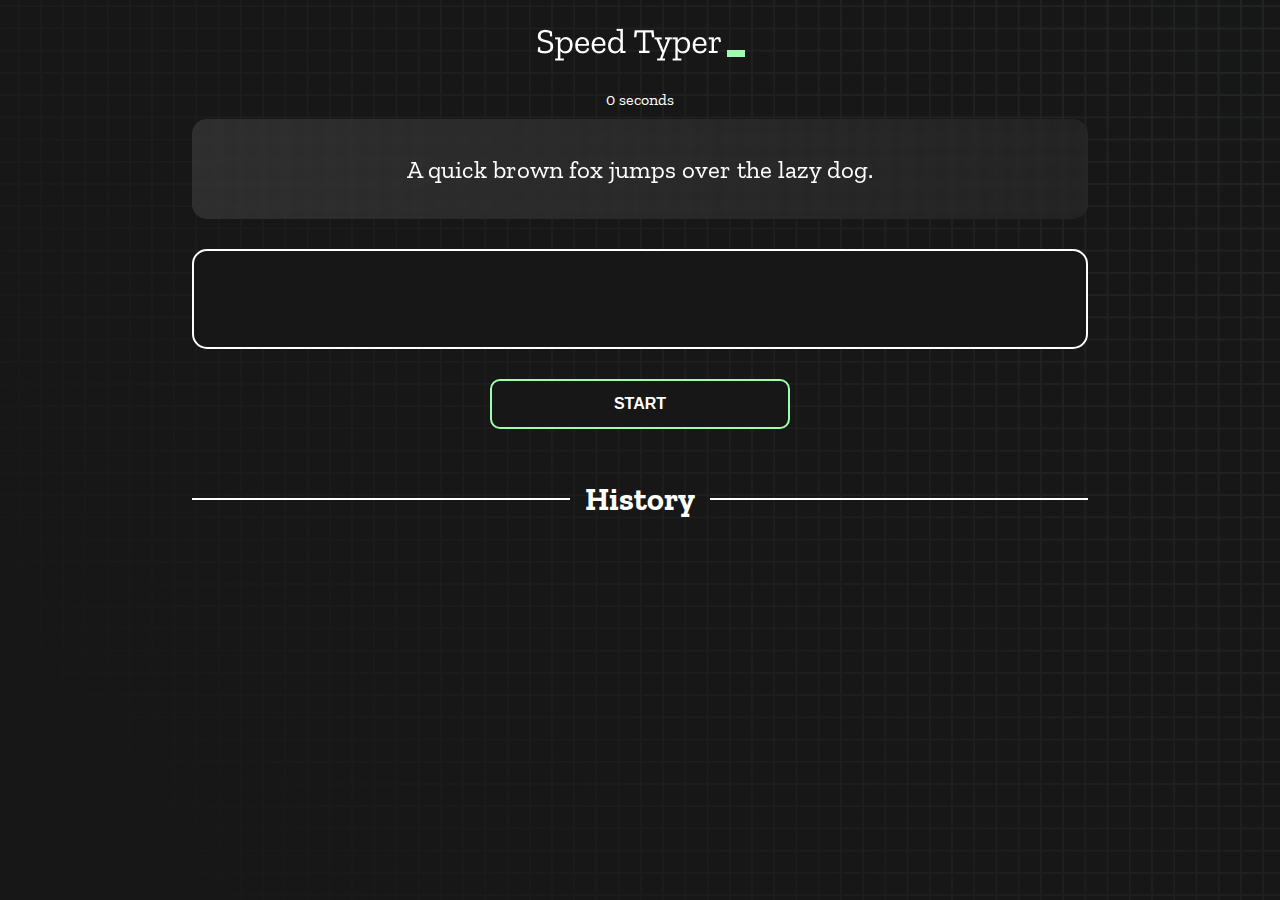
==== index.html @ ed2f539c "Initial commit" ====
<!DOCTYPE html>
<html lang="en">
  <head>
    <meta charset="UTF-8" />
    <meta http-equiv="X-UA-Compatible" content="IE=edge" />
    <meta name="viewport" content="width=device-width, initial-scale=1.0" />
    <title>Speed Monster</title>
    <link rel="stylesheet" href="styles.css" />
    <link rel="preconnect" href="https://fonts.googleapis.com" />
    <link rel="preconnect" href="https://fonts.gstatic.com" crossorigin />
    <link
      href="https://fonts.googleapis.com/css2?family=Zilla+Slab:wght@300;400;500&display=swap"
      rel="stylesheet"
    />
  </head>
  <body>
    <h1 class="title"><img src="./logo.png" /></h1>
    <div id="show-time">0 seconds</div>

    <div class="box-container">
      <div id="question"></div>

      <div id="display" class="inactive"></div>

      <div class="buttons">
        <button id="starts">START</button>
      </div>

      <div class="divider-container">
        <div class="line"></div>
        <h1 class="title2">History</h1>
        <div class="line"></div>
      </div>
      <div id="histories"></div>
    </div>

    <div id="countdown"></div>
    <div id="modal-background" class="hidden"></div>
    <div id="result" class="hidden"></div>

    <script src="./history.js"></script>
    <script src="./script.js"></script>
  </body>
</html>
---- styles.css ----
* {
  padding: 0;
  margin: 0;
  box-sizing: border-box;
}

body {
  background-image: url("./bg.png");
  background-size: cover;
  background-position: left top;
  font-family: "Zilla Slab", serif;
}

.box-container {
  width: 70%;
  margin: 0 auto;
}

#question {
  height: 100px;
  display: flex;
  align-items: center;
  justify-content: center;
  color: white;
  font-size: 25px;
  border-radius: 15px;
  background: rgb(255, 255, 255);
  background: linear-gradient(
    92.49deg,
    rgba(255, 255, 255, 0.1) 0.18%,
    rgba(255, 255, 255, 0.05) 99.85%
  );
  backdrop-filter: blur(5px);
  margin-bottom: 30px;
}

#display {
  height: 100px;
  display: flex;
  flex-wrap: wrap;
  align-items: center;
  padding-left: 5rem;
  color: white;
  font-size: 32px;
  background-color: #171717;
  border: 2px solid #9dffad;
  border-radius: 15px;
}

#countdown {
  position: fixed;
  height: 100vh;
  width: 100vw;
  background-color: rgba(0, 0, 0, 0.8);
  top: 0;
  left: 0;
  display: flex;
  align-items: center;
  justify-content: center;
  font-size: 3rem;
  color: white;
  display: none;
}
#result {
  position: fixed;
  top: 10%; 
  left: 10%;
  transform: translate(-50%, -50%);
  height: 250px;
  width: 400px;
  background-color: #171717;
  border-radius: 15px;
  border: 2px solid #9dffad;
  color: white;
  text-align: center;
  padding: 2rem;
}
#show-time{
  text-align: center;
  color: white;
  margin: 10px 0;
}

.green {
  color: #9dffad;
}
.red {
  color: #eb6565;
}
.bold {
  font-weight: 700;
}
.inactive {
  border: 2px solid white !important;
}
.hidden {
  display: none;
}
.title {
  text-align: center;
  color: white;
  margin: 20px 0;
}

.divider-container {
  height: 80px;
  display: flex;
  justify-content: center;
  align-items: center;
  gap: 15px;
  margin: 0 auto;
}

.line {
  height: 2px;
  background: white;
  width: 100%;
}

.title2 {
  color: white;
  display: block;
}

.buttons {
  display: flex;
  justify-content: center;
  margin: 30px 0;
}
button {
  padding: 10px 20px;
  border: none;
  font-size: 16px;
  font-weight: bold;
  width: 300px;
  height: 50px;
  color: white;
  background-color: #171717;
  border-radius: 10px;
  border: 2px solid #9dffad;
  cursor: pointer;
}

#histories {
  display: flex;
  flex-wrap: wrap;
  justify-content: space-around;
}

.card {
  width: 100%;
  height: 100%;
  padding: 50px;
  display: flex;
  justify-content: space-between;
  align-items: center;
  padding: 20px 30px;
  color: white;
  border-radius: 15px;
  background: rgb(255, 255, 255);
  background: linear-gradient(
    92.49deg,
    rgba(255, 255, 255, 0.1) 0.18%,
    rgba(255, 255, 255, 0.05) 99.85%
  );
  backdrop-filter: blur(5px);
  margin-bottom: 30px;
}

#modal-background {
  background: rgb(255, 255, 255);
  background: linear-gradient(
    92.49deg,
    rgba(255, 255, 255, 0.1) 0.18%,
    rgba(255, 255, 255, 0.05) 99.85%
  );
  backdrop-filter: blur(5px);
  height: 100vh;
  width: 100%;
  position: fixed;
  top: 0;
}

@media only screen and (max-width: 700px) {
  .box-container {
    padding: 0 20px;
    width: 100%;
  }
  .card {
    flex-direction: column;
  }
}
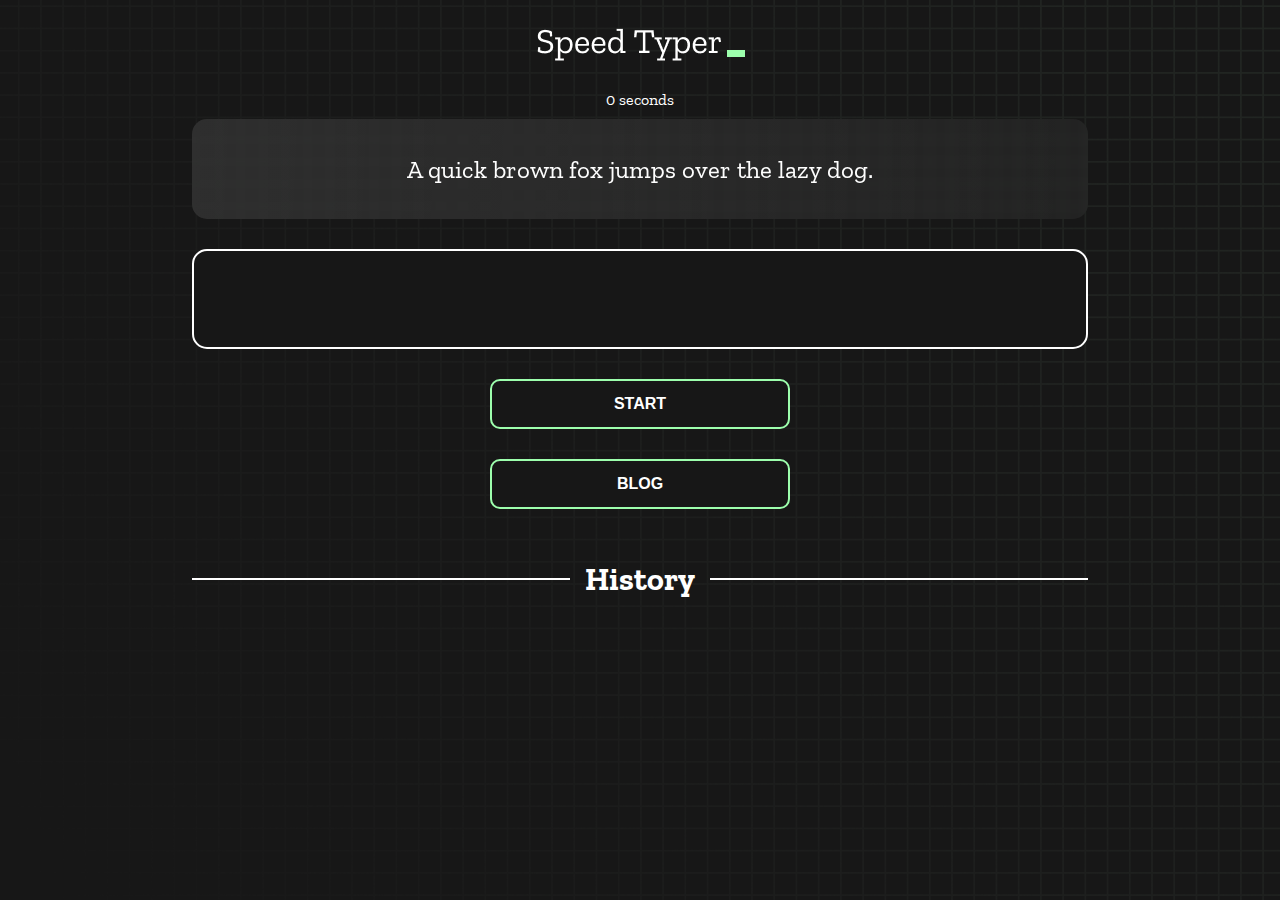
==== commit 22fd0006: "Blog page added" ====
--- a/index.html
+++ b/index.html
@@ -15,6 +15,7 @@
   </head>
   <body>
     <h1 class="title"><img src="./logo.png" /></h1>
+    
     <div id="show-time">0 seconds</div>
 
     <div class="box-container">
@@ -24,6 +25,9 @@
 
       <div class="buttons">
         <button id="starts">START</button>
+      </div>
+      <div class="buttons">
+        <button><a href="blog.html" style="text-decoration: none; color:white;">BLOG</a></button>
       </div>
 
       <div class="divider-container">
--- a/styles.css
+++ b/styles.css
@@ -62,10 +62,11 @@
   display: none;
 }
 #result {
-  position: fixed;
-  top: 10%; 
-  left: 10%;
+  position: absolute;
+  top: 50%; 
+  left: 50%;
   transform: translate(-50%, -50%);
+  float: left;
   height: 250px;
   width: 400px;
   background-color: #171717;
@@ -142,30 +143,33 @@
 }
 
 #histories {
-  display: flex;
-  flex-wrap: wrap;
-  justify-content: space-around;
+  display: grid;
+  grid-template-columns: repeat(3, 1fr);
+  column-gap: 24px;
+  row-gap: 24px;
+  margin-bottom: 50px;
 }
 
 .card {
   width: 100%;
   height: 100%;
-  padding: 50px;
-  display: flex;
+  margin-bottom: 30px;
+  display: flex;
+  flex-direction: column;
   justify-content: space-between;
   align-items: center;
   padding: 20px 30px;
   color: white;
   border-radius: 15px;
-  background: rgb(255, 255, 255);
   background: linear-gradient(
     92.49deg,
     rgba(255, 255, 255, 0.1) 0.18%,
     rgba(255, 255, 255, 0.05) 99.85%
   );
   backdrop-filter: blur(5px);
-  margin-bottom: 30px;
-}
+  
+}
+
 
 #modal-background {
   background: rgb(255, 255, 255);
@@ -186,6 +190,13 @@
     padding: 0 20px;
     width: 100%;
   }
+  #histories {
+    display: grid;
+    grid-template-columns: repeat(1, 1fr);
+    column-gap: 24px;
+    row-gap: 24px;
+    margin-bottom: 50px;
+  }
   .card {
     flex-direction: column;
   }
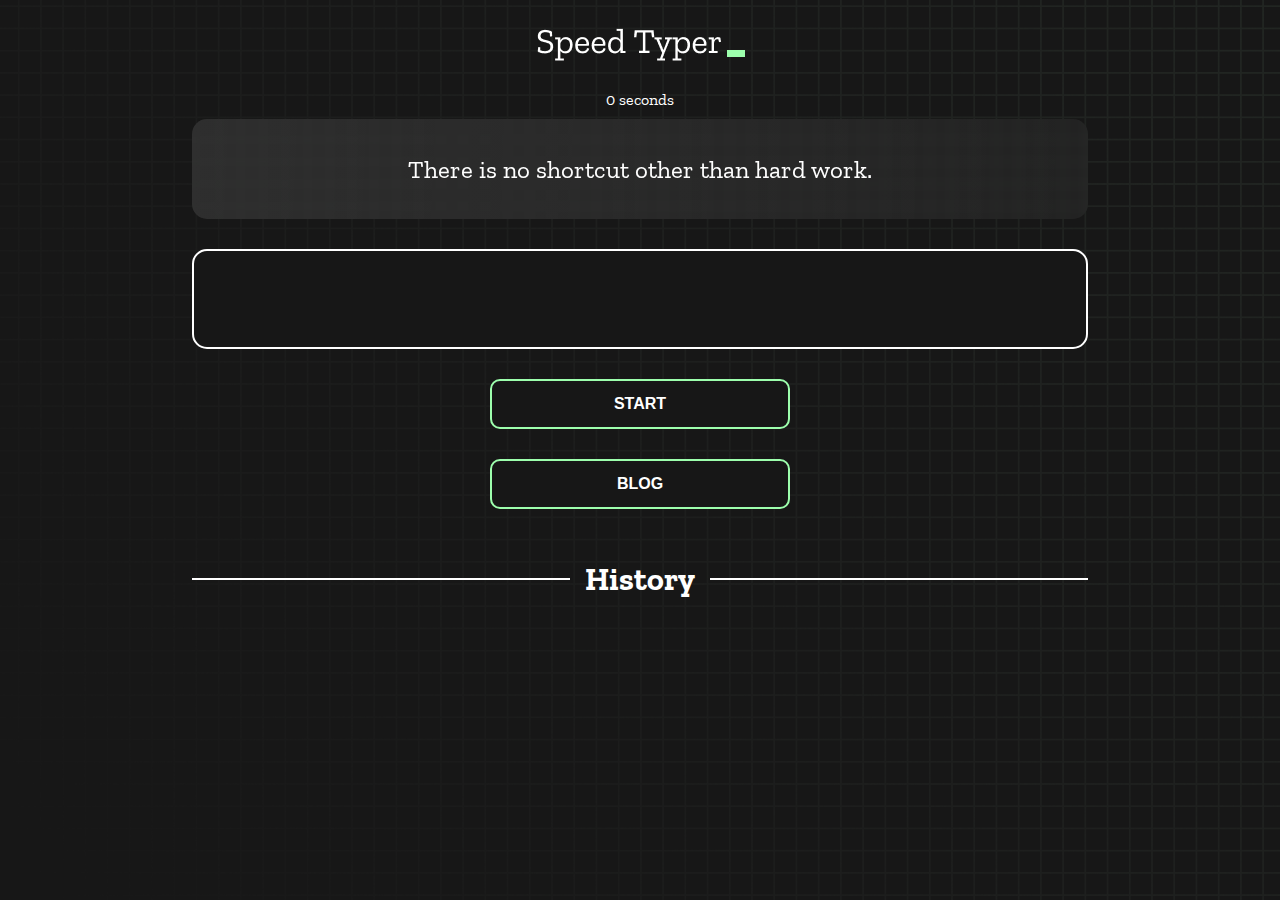
==== commit 8517ed6c: "blog link add with target" ====
--- a/index.html
+++ b/index.html
@@ -27,7 +27,7 @@
         <button id="starts">START</button>
       </div>
       <div class="buttons">
-        <button><a href="blog.html" style="text-decoration: none; color:white;">BLOG</a></button>
+        <button><a href="blog.html" style="text-decoration: none; color:white;" target="_blank">BLOG</a></button>
       </div>
 
       <div class="divider-container">
